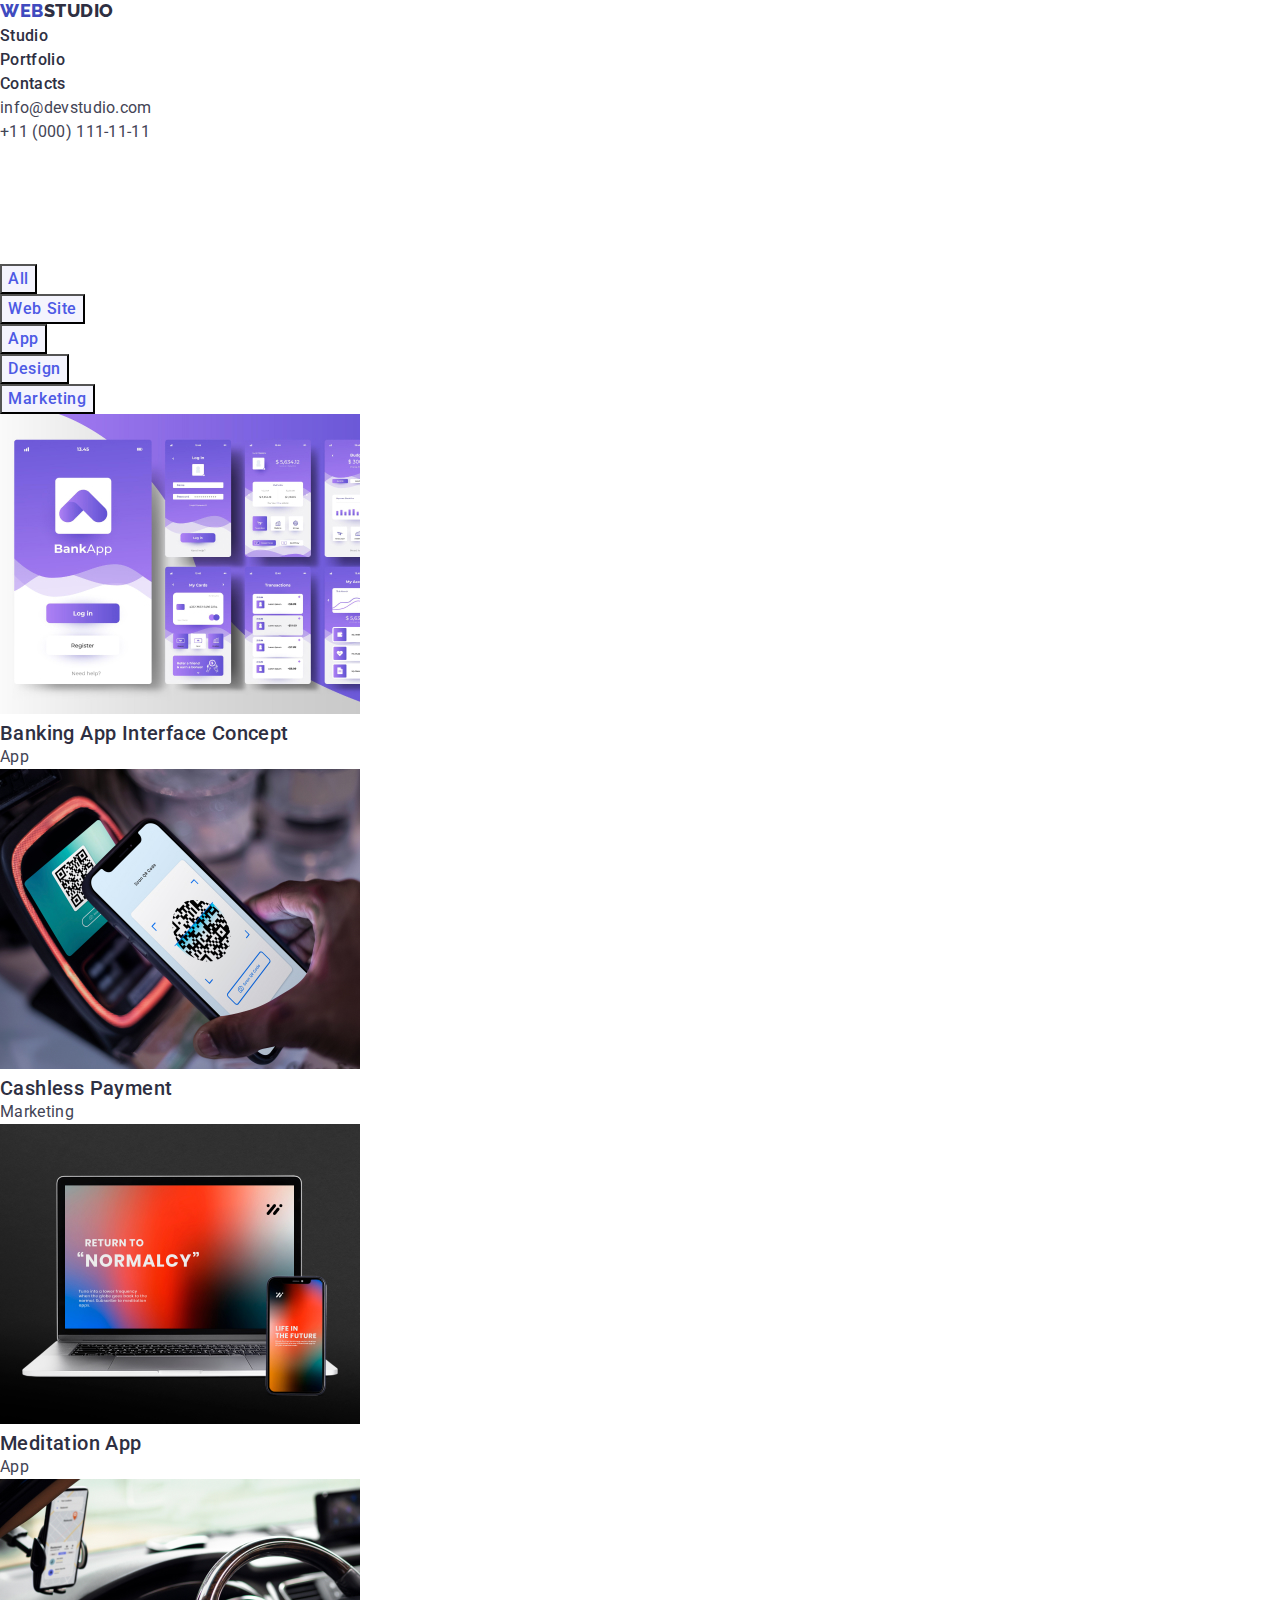
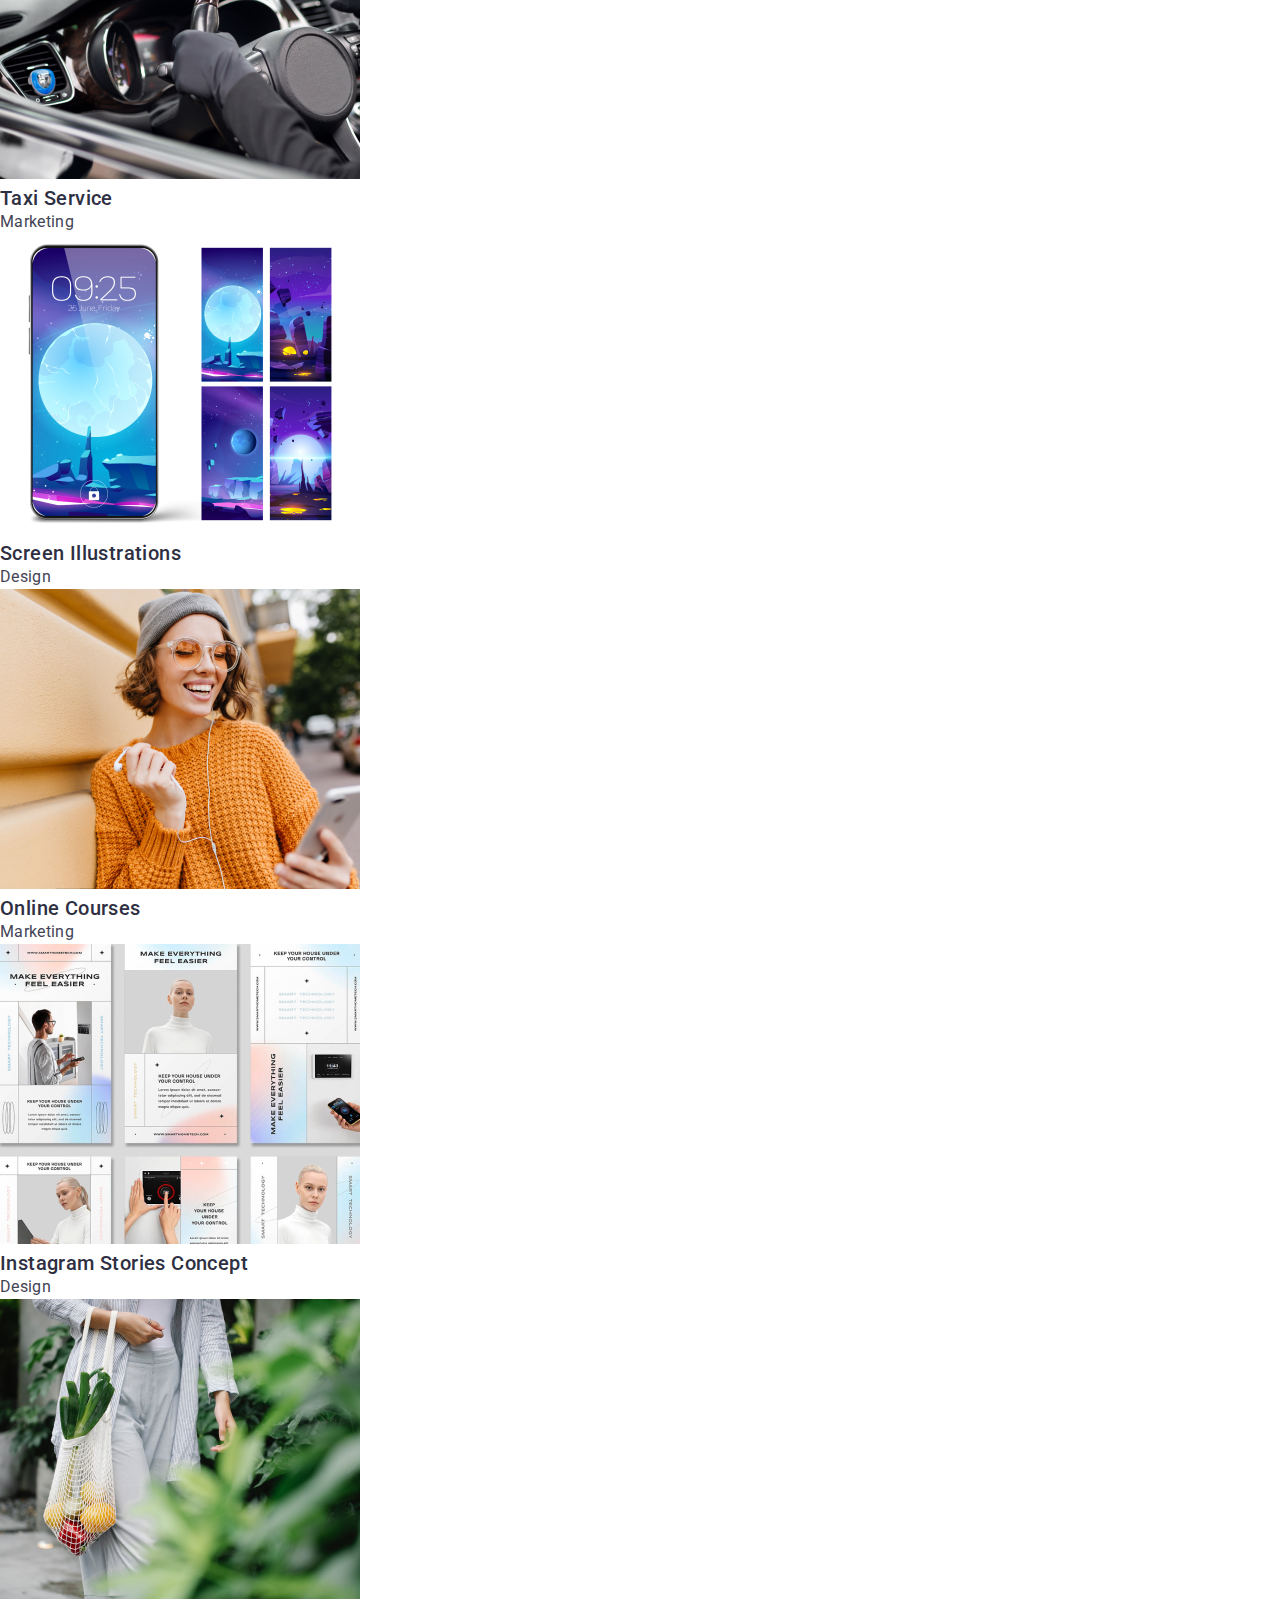
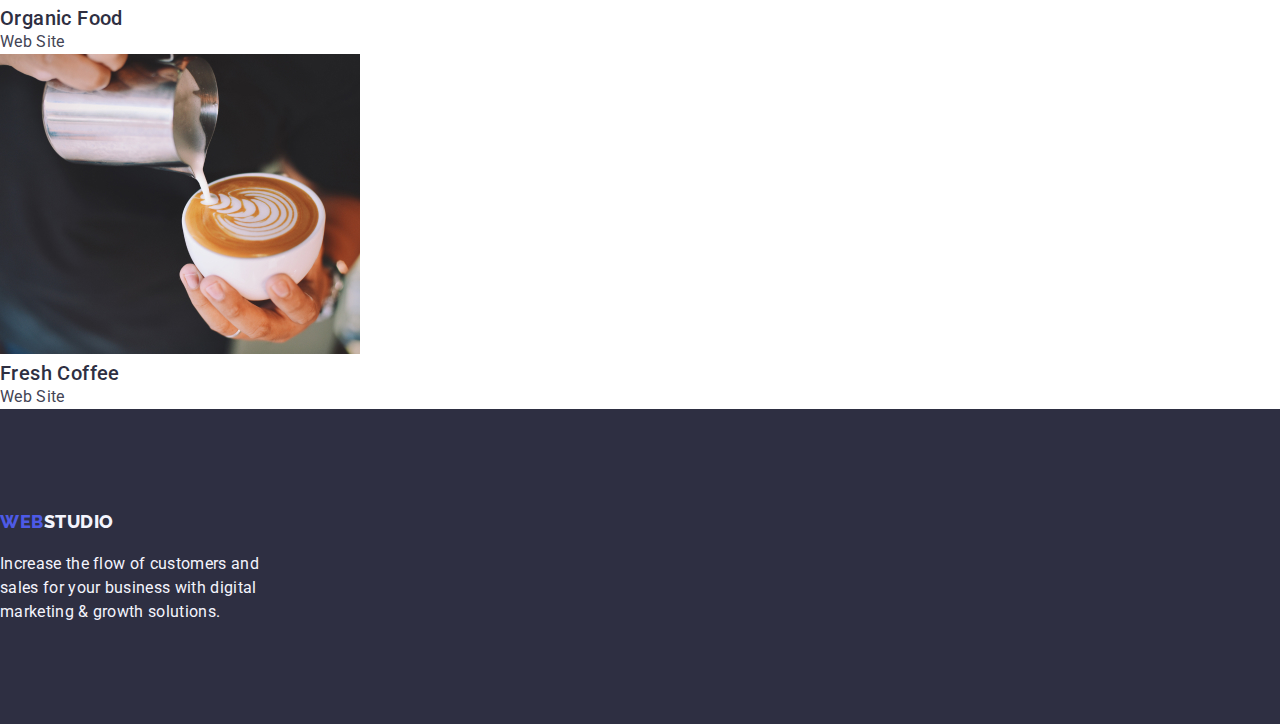
==== portfolio.html @ c5107406 "Initial commit" ====
<!DOCTYPE html>
<html lang="en">
  <head>
    <meta charset="UTF-8" />
    <meta http-equiv="X-UA-Compatible" content="IE=edge" />
    <meta name="viewport" content="width=device-width, initial-scale=1.0" />
    <title>Portfolio</title>
    <link rel="preconnect" href="https://fonts.googleapis.com" />
    <link rel="preconnect" href="https://fonts.gstatic.com" crossorigin />
    <link
      href="https://fonts.googleapis.com/css2?family=Raleway:wght@800&family=Roboto:wght@400;500;700&display=swap"
      rel="stylesheet"
    />
    <link
      rel="stylesheet"
      href="https://cdnjs.cloudflare.com/ajax/libs/modern-normalize/1.1.0/modern-normalize.min.css"
    />

    <link rel="stylesheet" href="./css/styles.css" />
  </head>
  <body>
    <header class="header">
      <nav class="nav">
        <a class="logo link" href="./index.html"
          >WEB<span class="color">Studio</span></a
        >
        <ul class="list">
          <li>
            <a class="menu link" href="./index.html">Studio</a>
          </li>
          <li>
            <a class="menu link" href="./portfolio.html">Portfolio</a>
          </li>
          <li>
            <a class="menu link" href="">Contacts</a>
          </li>
        </ul>
      </nav>
      <address class="contact">
        <ul class="list">
          <li>
            <a class="link" href="mailto:info@devstudio.com"
              >info@devstudio.com</a
            >
          </li>
          <li>
            <a class="link" href="tel:+110001111111">+11 (000) 111-11-11</a>
          </li>
        </ul>
      </address>
    </header>
    <main>
      <section class="section">
        <h1 class="hidden">WebStudio Projects</h1>
        <ul class="list">
          <li><button class="filter" type="button">All</button></li>
          <li><button class="filter" type="button">Web Site</button></li>
          <li><button class="filter" type="button">App</button></li>
          <li><button class="filter" type="button">Design</button></li>
          <li><button class="filter" type="button">Marketing</button></li>
        </ul>
        <ul class="list projects">
          <li>
            <a class="link" href=""
              ><img
                src="./images/bankapp.jpg"
                alt="Banking App Interface Concept"
              />
              <h2 class="list-title">Banking App Interface Concept</h2>
              <p class="type">App</p></a
            >
          </li>
          <li>
            <a class="link" href=""
              ><img src="./images/cashpay.jpg" alt="Cashless Payment" />
              <h2 class="list-title">Cashless Payment</h2>
              <p class="type">Marketing</p></a
            >
          </li>
          <li>
            <a class="link" href=""
              ><img src="./images/medapp.jpg" alt="Meditation App" />
              <h2 class="list-title">Meditation App</h2>
              <p class="type">App</p></a
            >
          </li>
          <li>
            <a class="link" href=""
              ><img src="./images/taxiserv.jpg" alt="Taxi Service" />
              <h2 class="list-title">Taxi Service</h2>
              <p class="type">Marketing</p></a
            >
          </li>
          <li>
            <a class="link" href=""
              ><img src="./images/screenill.jpg" alt="Screen Illustrations" />
              <h2 class="list-title">Screen Illustrations</h2>
              <p class="type">Design</p>
            </a>
          </li>
          <li>
            <a class="link" href=""
              ><img src="./images/onlinecourse.jpg" alt="Online Courses" />
              <h2 class="list-title">Online Courses</h2>
              <p class="type">Marketing</p></a
            >
          </li>
          <li>
            <a class="link" href=""
              ><img
                src="./images/instastories.jpg"
                alt="Instagram Stories Concept"
              />
              <h2 class="list-title">Instagram Stories Concept</h2>
              <p class="type">Design</p></a
            >
          </li>
          <li>
            <a class="link" href=""
              ><img src="./images/orgfood.jpg" alt="Organic Food" />
              <h2 class="list-title">Organic Food</h2>
              <p class="type">Web Site</p></a
            >
          </li>
          <li>
            <a class="link" href=""
              ><img src="./images/frcoffee.jpg" alt="Fresh Coffee" />
              <h2 class="list-title">Fresh Coffee</h2>
              <p class="type">Web Site</p></a
            >
          </li>
        </ul>
      </section>
    </main>
    <footer class="footer">
      <a class="logo link" href="./index.html"
        >WEB<span class="color">Studio</span></a
      >
      <p class="text">
        Increase the flow of customers and sales for your business with digital
        marketing & growth solutions.
      </p>
    </footer>
  </body>
</html>
---- css/styles.css ----
/* 
OCEAN #404BBF
NAVYBLUE #2E2F42 
SLATE #434455
WHITE #ffffff
IRIS #4D5AE5 
CLOUD #F4F4FD
CORNFLOWER #e7e9fc;
*/

:root {
  --main-color-text: #434455;
  --secondary-color-text: #2e2f42;
  --third-color-text: #f4f4fd;
  --alt-color: #ffffff;
  --alt-secondary-color-text: #4d5ae5;
  --alt-secondary-color-btn: #404bbf;
  --secondary-color-btn: #e7e9fc;
}

h1,
h2,
h3,
h4,
h5,
h6,
p,
ul {
  margin: 0;
  padding: 0;
}

/* Container */
.container {
  width: 1158px;
  padding: 0 15px;
  margin-left: auto;
  margin-right: auto;
  display: flex;
  text-align: center;
  justify-content: space-between;
}

.list {
  list-style: none;
}

.hidden {
  display: none;
}

body {
  background-color: var(--alt-color);
  color: #434455;

  font-family: 'Roboto', sans-serif;
  font-style: normal;
  font-weight: 400;
  font-size: 16px;
  line-height: 1.5;

  letter-spacing: 0.02em;
}

/* Header */
.nav .menu {
  color: var(--secondary-color-text);
  text-decoration: none;

  font-weight: 500;
  /* identical to box height, or 150% */
}

.contact .link {
  color: var(--main-color-text);
  text-decoration: none;

  font-style: normal;
}

.contact {
  font-style: normal;
}

.logo {
  color: var(--alt-secondary-color-text);

  text-decoration: none;

  font-family: 'Raleway', sans-serif;
  font-style: normal;
  font-weight: 800;
  font-size: 18px;
  line-height: 1.17;
  /* identical to box height, or 117% */

  letter-spacing: 0.03em;
  text-transform: uppercase;
}
.logo .color {
  color: var(--secondary-color-text);
}

.nav .link:hover,
.contact .link:hover,
.nav .link:focus,
.contact .link:focus {
  color: var(--alt-secondary-color-btn);
}

/* Hero */
.hero {
  padding: 188px 0;
  background-color: var(--secondary-color-text);

  text-align: center;
}
.hero-title {
  width: 496px;
  color: var(--alt-color);

  font-weight: 700;
  font-size: 56px;
  line-height: 1.07;
  /* or 107% */

  text-align: center;
  letter-spacing: 0.02em;
}

.hero .btn {
  margin-top: 48px;
  color: var(--alt-color);
  background-color: var(--alt-secondary-color-text);
  cursor: pointer;
  font-family: 'Roboto', sans-serif;
  font-weight: 500;
  font-size: 16px;
  line-height: 1.5;
  /* identical to box height, or 150% */
  letter-spacing: 0.04em;
}

.hero .btn:hover,
.hero .btn:focus {
  background-color: var(--alt-secondary-color-btn);
}

/* Section */

.section {
  padding-top: 120px;
}

.section-title {
  padding-bottom: 72px;
  color: var(--secondary-color-text);

  font-weight: 700;
  font-size: 36px;
  line-height: 1.11;
  /* identical to box height, or 111% */

  text-align: center;
  text-transform: capitalize;
  letter-spacing: 0.02em;
}

.section .list-title {
  text-align: left;
  color: var(--secondary-color-text);

  font-weight: 500;
  font-size: 20px;
  line-height: 1.2;
  /* identical to box height, or 120% */

  letter-spacing: 0.02em;
}

.activity .section {
  padding-bottom: 0px;
}

.activity .list-text {
  width: 264px;
  text-align: left;
}

.products.section {
  padding-bottom: 120px;
}

.team {
  padding-top: 120px;
  padding-bottom: 120px;
  background-color: var(--third-color-text);
}

.personal {
  background-color: var(--alt-color);
}

.prof {
  font-size: 16px;
}

/* Footer */
.footer {
  padding: 101.5px 0 100px 0;
  background-color: var(--secondary-color-text);
}

.footer .container {
  flex-direction: column;
  text-align: start;
}

.footer .logo {
  color: var(--alt-secondary-color-text);
  text-decoration: none;
}

.footer .color {
  color: var(--third-color-text);
}
.footer .text {
  margin-top: 17.5px;
  width: 264px;
  color: var(--third-color-text);
}

/* Portfolio */
.filter {
  color: var(--alt-secondary-color-text);
  background-color: var(--third-color-text);
  cursor: pointer;

  font-family: 'Roboto', sans-serif;
  font-style: normal;
  font-weight: 500;
  font-size: 16px;
  line-height: 1.5;

  /* identical to box height, or 150% */

  letter-spacing: 0.04em;
}

.filter:hover,
.filter:focus {
  color: var(--alt-color);
  background-color: var(--alt-secondary-color-btn);
}

.list.projects .link,
.type {
  text-decoration: none;
  color: var(--main-color-text);

  letter-spacing: 0.02em;
}
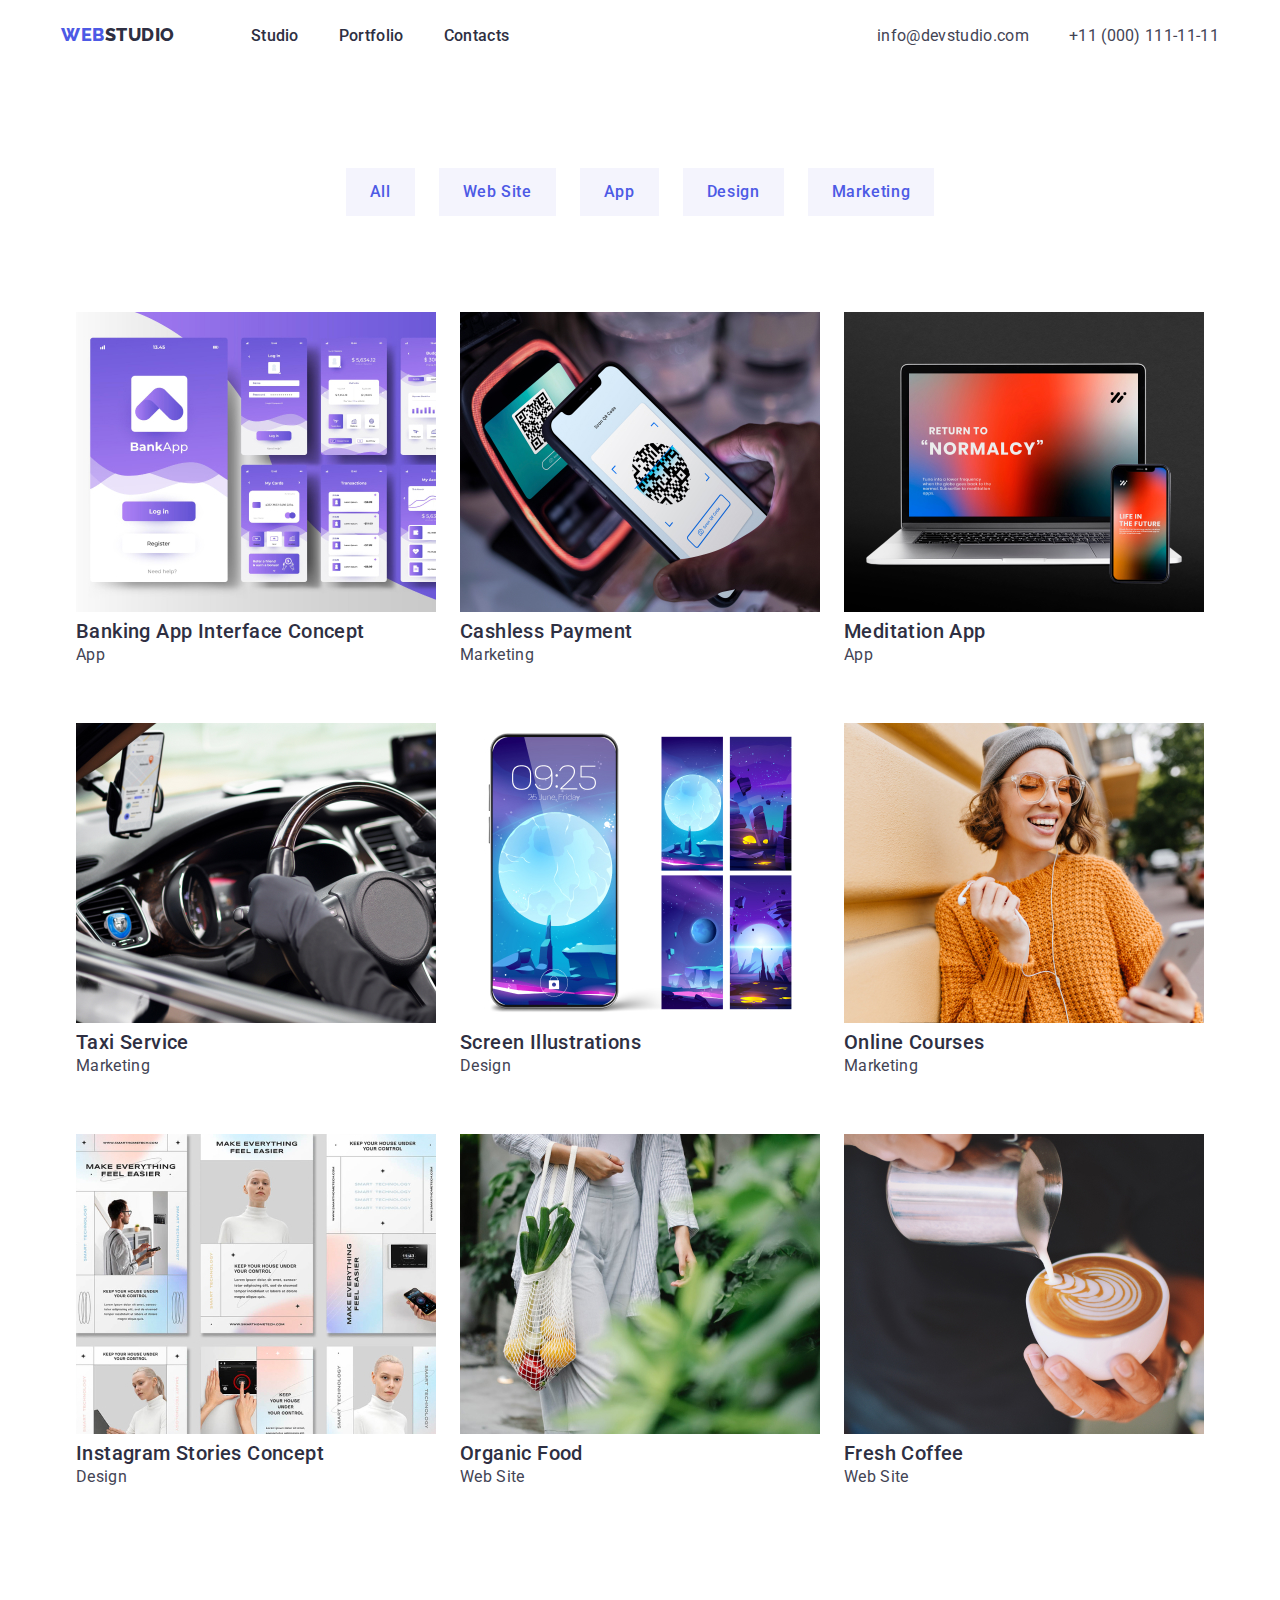
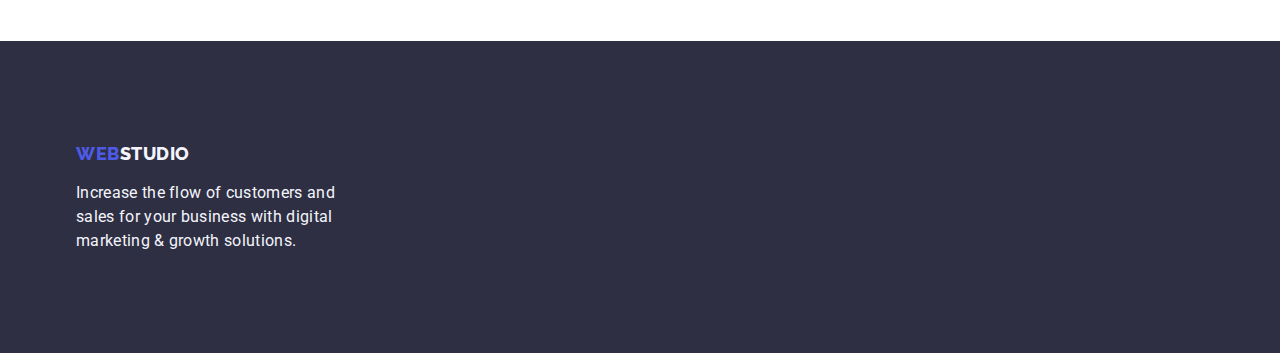
==== commit b7bcab2f: "update" ====
--- a/portfolio.html
+++ b/portfolio.html
@@ -20,126 +20,138 @@
   </head>
   <body>
     <header class="header">
-      <nav class="nav">
+      <div class="container">
+        <nav class="nav">
+          <div class="container-nav">
+            <a class="logo link" href="./index.html"
+              >WEB<span class="color">Studio</span></a
+            >
+            <ul class="list">
+              <li>
+                <a class="menu link" href="./index.html">Studio</a>
+              </li>
+              <li>
+                <a class="menu link" href="./portfolio.html">Portfolio</a>
+              </li>
+              <li>
+                <a class="menu link" href="">Contacts</a>
+              </li>
+            </ul>
+          </div>
+        </nav>
+        <address class="contact">
+          <ul class="list">
+            <div class="contact-list">
+              <li>
+                <a class="link" href="mailto:info@devstudio.com"
+                  >info@devstudio.com</a
+                >
+              </li>
+              <li>
+                <a class="link" href="tel:+110001111111">+11 (000) 111-11-11</a>
+              </li>
+            </div>
+          </ul>
+        </address>
+      </div>
+    </header>
+    <main>
+      <section class="section prj">
+        <h1 class="hidden">WebStudio Projects</h1>
+        <ul class="list">
+          <div class="container">
+            <li><button class="filter" type="button">All</button></li>
+            <li><button class="filter" type="button">Web Site</button></li>
+            <li><button class="filter" type="button">App</button></li>
+            <li><button class="filter" type="button">Design</button></li>
+            <li><button class="filter" type="button">Marketing</button></li>
+          </div>
+        </ul>
+        <div class="container">
+          <ul class="list projects">
+            <li class="card">
+              <a class="link" href=""
+                ><img
+                  src="./images/bankapp.jpg"
+                  alt="Banking App Interface Concept"
+                />
+                <h2 class="list-title">Banking App Interface Concept</h2>
+                <p class="type">App</p></a
+              >
+            </li>
+            <li class="card">
+              <a class="link" href=""
+                ><img src="./images/cashpay.jpg" alt="Cashless Payment" />
+                <h2 class="list-title">Cashless Payment</h2>
+                <p class="type">Marketing</p></a
+              >
+            </li>
+            <li class="card">
+              <a class="link" href=""
+                ><img src="./images/medapp.jpg" alt="Meditation App" />
+                <h2 class="list-title">Meditation App</h2>
+                <p class="type">App</p></a
+              >
+            </li>
+            <li class="card">
+              <a class="link" href=""
+                ><img src="./images/taxiserv.jpg" alt="Taxi Service" />
+                <h2 class="list-title">Taxi Service</h2>
+                <p class="type">Marketing</p></a
+              >
+            </li>
+            <li class="card">
+              <a class="link" href=""
+                ><img src="./images/screenill.jpg" alt="Screen Illustrations" />
+                <h2 class="list-title">Screen Illustrations</h2>
+                <p class="type">Design</p>
+              </a>
+            </li>
+            <li class="card">
+              <a class="link" href=""
+                ><img src="./images/onlinecourse.jpg" alt="Online Courses" />
+                <h2 class="list-title">Online Courses</h2>
+                <p class="type">Marketing</p></a
+              >
+            </li>
+            <li class="card">
+              <a class="link" href=""
+                ><img
+                  src="./images/instastories.jpg"
+                  alt="Instagram Stories Concept"
+                />
+                <h2 class="list-title">Instagram Stories Concept</h2>
+                <p class="type">Design</p></a
+              >
+            </li>
+            <li class="card">
+              <a class="link" href=""
+                ><img src="./images/orgfood.jpg" alt="Organic Food" />
+                <h2 class="list-title">Organic Food</h2>
+                <p class="type">Web Site</p></a
+              >
+            </li>
+            <li class="card">
+              <a class="link" href=""
+                ><img src="./images/frcoffee.jpg" alt="Fresh Coffee" />
+                <h2 class="list-title">Fresh Coffee</h2>
+                <p class="type">Web Site</p></a
+              >
+            </li>
+          </ul>
+        </div>
+      </section>
+    </main>
+    <footer class="footer">
+      <div class="container">
         <a class="logo link" href="./index.html"
           >WEB<span class="color">Studio</span></a
         >
-        <ul class="list">
-          <li>
-            <a class="menu link" href="./index.html">Studio</a>
-          </li>
-          <li>
-            <a class="menu link" href="./portfolio.html">Portfolio</a>
-          </li>
-          <li>
-            <a class="menu link" href="">Contacts</a>
-          </li>
-        </ul>
-      </nav>
-      <address class="contact">
-        <ul class="list">
-          <li>
-            <a class="link" href="mailto:info@devstudio.com"
-              >info@devstudio.com</a
-            >
-          </li>
-          <li>
-            <a class="link" href="tel:+110001111111">+11 (000) 111-11-11</a>
-          </li>
-        </ul>
-      </address>
-    </header>
-    <main>
-      <section class="section">
-        <h1 class="hidden">WebStudio Projects</h1>
-        <ul class="list">
-          <li><button class="filter" type="button">All</button></li>
-          <li><button class="filter" type="button">Web Site</button></li>
-          <li><button class="filter" type="button">App</button></li>
-          <li><button class="filter" type="button">Design</button></li>
-          <li><button class="filter" type="button">Marketing</button></li>
-        </ul>
-        <ul class="list projects">
-          <li>
-            <a class="link" href=""
-              ><img
-                src="./images/bankapp.jpg"
-                alt="Banking App Interface Concept"
-              />
-              <h2 class="list-title">Banking App Interface Concept</h2>
-              <p class="type">App</p></a
-            >
-          </li>
-          <li>
-            <a class="link" href=""
-              ><img src="./images/cashpay.jpg" alt="Cashless Payment" />
-              <h2 class="list-title">Cashless Payment</h2>
-              <p class="type">Marketing</p></a
-            >
-          </li>
-          <li>
-            <a class="link" href=""
-              ><img src="./images/medapp.jpg" alt="Meditation App" />
-              <h2 class="list-title">Meditation App</h2>
-              <p class="type">App</p></a
-            >
-          </li>
-          <li>
-            <a class="link" href=""
-              ><img src="./images/taxiserv.jpg" alt="Taxi Service" />
-              <h2 class="list-title">Taxi Service</h2>
-              <p class="type">Marketing</p></a
-            >
-          </li>
-          <li>
-            <a class="link" href=""
-              ><img src="./images/screenill.jpg" alt="Screen Illustrations" />
-              <h2 class="list-title">Screen Illustrations</h2>
-              <p class="type">Design</p>
-            </a>
-          </li>
-          <li>
-            <a class="link" href=""
-              ><img src="./images/onlinecourse.jpg" alt="Online Courses" />
-              <h2 class="list-title">Online Courses</h2>
-              <p class="type">Marketing</p></a
-            >
-          </li>
-          <li>
-            <a class="link" href=""
-              ><img
-                src="./images/instastories.jpg"
-                alt="Instagram Stories Concept"
-              />
-              <h2 class="list-title">Instagram Stories Concept</h2>
-              <p class="type">Design</p></a
-            >
-          </li>
-          <li>
-            <a class="link" href=""
-              ><img src="./images/orgfood.jpg" alt="Organic Food" />
-              <h2 class="list-title">Organic Food</h2>
-              <p class="type">Web Site</p></a
-            >
-          </li>
-          <li>
-            <a class="link" href=""
-              ><img src="./images/frcoffee.jpg" alt="Fresh Coffee" />
-              <h2 class="list-title">Fresh Coffee</h2>
-              <p class="type">Web Site</p></a
-            >
-          </li>
-        </ul>
-      </section>
-    </main>
-    <footer class="footer">
-      <a class="logo link" href="./index.html"
-        >WEB<span class="color">Studio</span></a
-      >
-      <p class="text">
-        Increase the flow of customers and sales for your business with digital
-        marketing & growth solutions.
-      </p>
+        <p class="text">
+          Increase the flow of customers and sales for your business with
+          digital marketing & growth solutions.
+        </p>
+      </div>
     </footer>
   </body>
 </html>
--- a/css/styles.css
+++ b/css/styles.css
@@ -63,6 +63,23 @@
 }
 
 /* Header */
+.header .container {
+  padding: 24px 0;
+}
+
+.container-nav {
+  display: flex;
+}
+
+.nav .list {
+  margin-left: 76px;
+  display: flex;
+  flex-direction: row;
+  align-items: flex-start;
+  padding: 0px;
+  gap: 40px;
+}
+
 .nav .menu {
   color: var(--secondary-color-text);
   text-decoration: none;
@@ -78,8 +95,9 @@
   font-style: normal;
 }
 
-.contact {
-  font-style: normal;
+.contact-list {
+  display: flex;
+  gap: 40px;
 }
 
 .logo {
@@ -109,6 +127,11 @@
 }
 
 /* Hero */
+.hero .container {
+  flex-direction: column;
+  align-items: center;
+}
+
 .hero {
   padding: 188px 0;
   background-color: var(--secondary-color-text);
@@ -129,6 +152,13 @@
 }
 
 .hero .btn {
+  display: flex;
+  flex-direction: row;
+  align-items: flex-start;
+  padding: 16px 32px;
+  gap: 10px;
+  border: 0;
+
   margin-top: 48px;
   color: var(--alt-color);
   background-color: var(--alt-secondary-color-text);
@@ -167,7 +197,6 @@
 }
 
 .section .list-title {
-  text-align: left;
   color: var(--secondary-color-text);
 
   font-weight: 500;
@@ -187,6 +216,10 @@
   text-align: left;
 }
 
+.activity .list-title {
+  text-align: left;
+}
+
 .products.section {
   padding-bottom: 120px;
 }
@@ -231,7 +264,14 @@
 }
 
 /* Portfolio */
+/* Filter */
+.prj .container {
+  justify-content: center;
+  gap: 24px;
+}
+
 .filter {
+  padding: 12px 24px;
   color: var(--alt-secondary-color-text);
   background-color: var(--third-color-text);
   cursor: pointer;
@@ -245,6 +285,7 @@
   /* identical to box height, or 150% */
 
   letter-spacing: 0.04em;
+  border: 0;
 }
 
 .filter:hover,
@@ -253,6 +294,26 @@
   background-color: var(--alt-secondary-color-btn);
 }
 
+.list.projects {
+  margin-top: 72px;
+}
+
+/* List Project */
+.projects {
+  display: flex;
+  flex-wrap: wrap;
+  /* gap: 24px; */
+  margin-top: -24px;
+  margin-left: -24px;
+}
+
+.card {
+  margin-top: 24px;
+  margin-left: 24px;
+  padding-bottom: 32px;
+  flex-basis: calc(100% / 3 - 48px);
+  text-align: left;
+}
 .list.projects .link,
 .type {
   text-decoration: none;
@@ -260,3 +321,7 @@
 
   letter-spacing: 0.02em;
 }
+
+.prj {
+  padding: 96px 0 120px 0;
+}
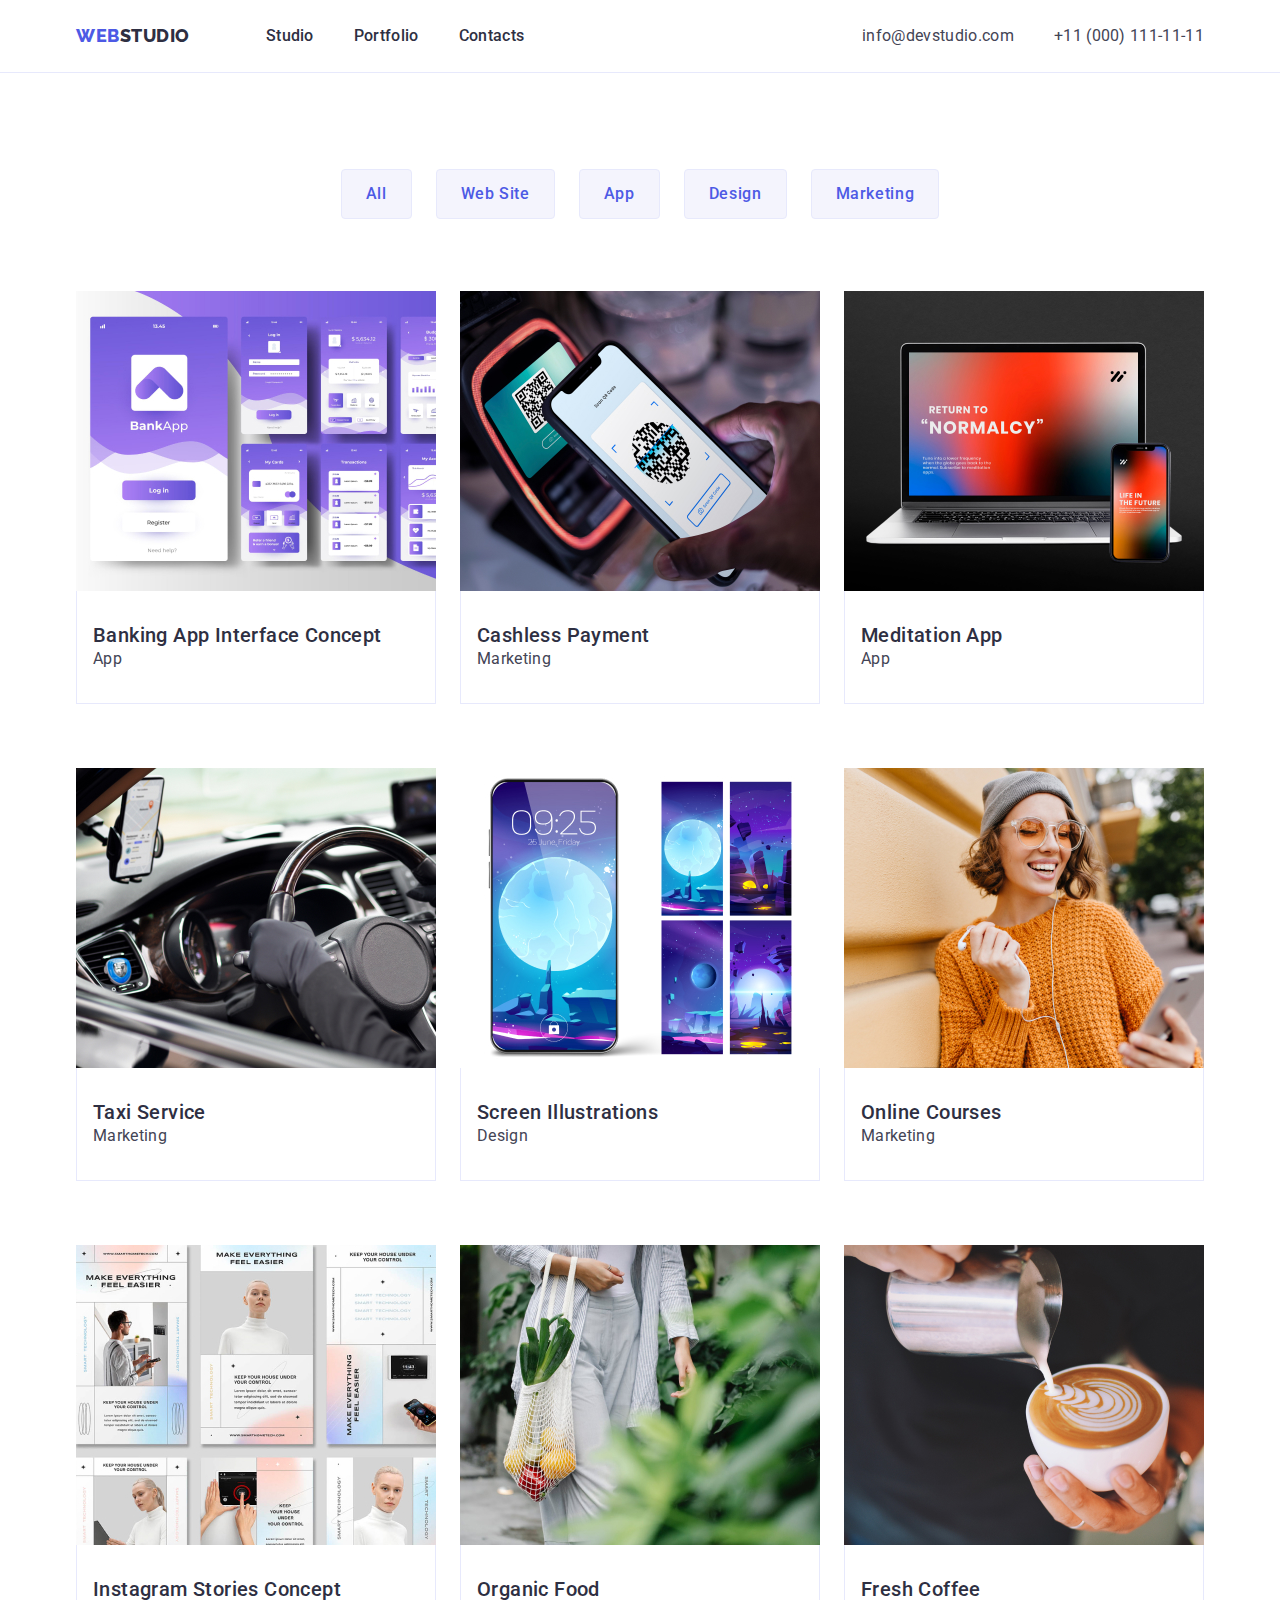
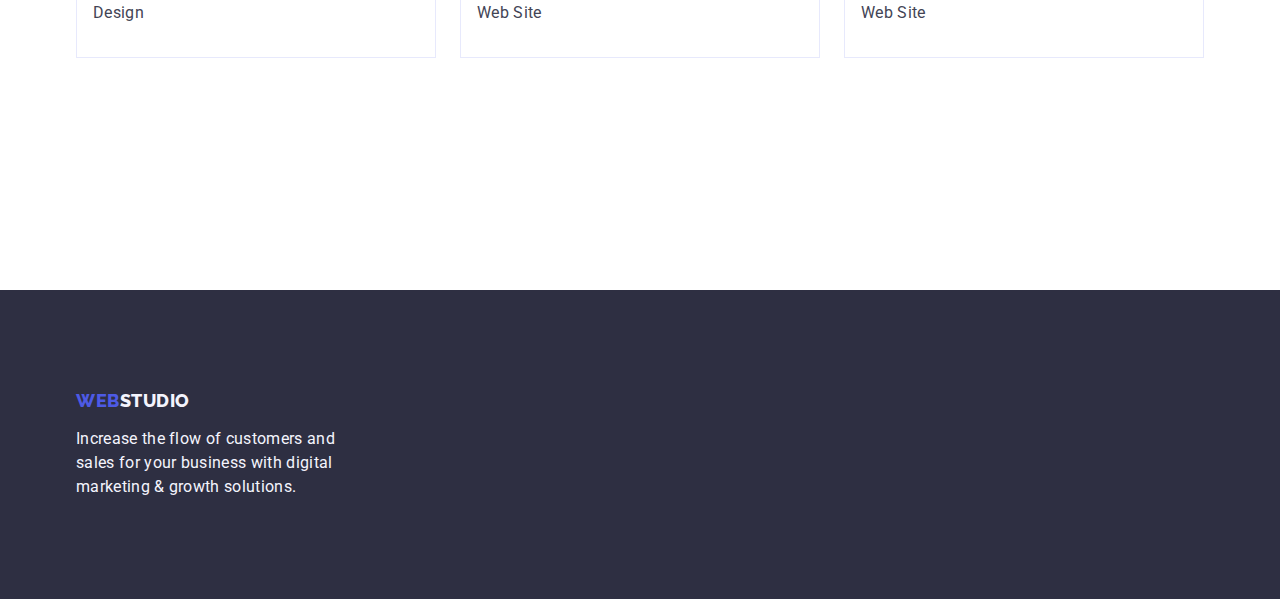
==== commit 8d8af588: "update" ====
--- a/portfolio.html
+++ b/portfolio.html
@@ -22,52 +22,46 @@
     <header class="header">
       <div class="container">
         <nav class="nav">
-          <div class="container-nav">
-            <a class="logo link" href="./index.html"
-              >WEB<span class="color">Studio</span></a
-            >
-            <ul class="list">
-              <li>
-                <a class="menu link" href="./index.html">Studio</a>
-              </li>
-              <li>
-                <a class="menu link" href="./portfolio.html">Portfolio</a>
-              </li>
-              <li>
-                <a class="menu link" href="">Contacts</a>
-              </li>
-            </ul>
-          </div>
+          <a class="logo link" href="./index.html"
+            >WEB<span class="color">Studio</span></a
+          >
+          <ul class="list">
+            <li>
+              <a class="menu link" href="./index.html">Studio</a>
+            </li>
+            <li>
+              <a class="menu link" href="./portfolio.html">Portfolio</a>
+            </li>
+            <li>
+              <a class="menu link" href="">Contacts</a>
+            </li>
+          </ul>
         </nav>
         <address class="contact">
           <ul class="list">
-            <div class="contact-list">
-              <li>
-                <a class="link" href="mailto:info@devstudio.com"
-                  >info@devstudio.com</a
-                >
-              </li>
-              <li>
-                <a class="link" href="tel:+110001111111">+11 (000) 111-11-11</a>
-              </li>
-            </div>
+            <li>
+              <a class="link" href="mailto:info@devstudio.com"
+                >info@devstudio.com</a
+              >
+            </li>
+            <li>
+              <a class="link" href="tel:+110001111111">+11 (000) 111-11-11</a>
+            </li>
           </ul>
         </address>
       </div>
     </header>
     <main>
       <section class="section prj">
-        <h1 class="hidden">WebStudio Projects</h1>
-        <ul class="list">
-          <div class="container">
+        <div class="container">
+          <h1 class="hidden">WebStudio Projects</h1>
+          <ul class="list">
             <li><button class="filter" type="button">All</button></li>
             <li><button class="filter" type="button">Web Site</button></li>
             <li><button class="filter" type="button">App</button></li>
             <li><button class="filter" type="button">Design</button></li>
             <li><button class="filter" type="button">Marketing</button></li>
-          </div>
-        </ul>
-        <div class="container">
+          </ul>
           <ul class="list projects">
             <li class="card">
               <a class="link" href=""
@@ -75,43 +69,55 @@
                   src="./images/bankapp.jpg"
                   alt="Banking App Interface Concept"
                 />
-                <h2 class="list-title">Banking App Interface Concept</h2>
-                <p class="type">App</p></a
+                <div class="card-data">
+                  <h2 class="list-title">Banking App Interface Concept</h2>
+                  <p class="type">App</p>
+                </div></a
               >
             </li>
             <li class="card">
               <a class="link" href=""
                 ><img src="./images/cashpay.jpg" alt="Cashless Payment" />
-                <h2 class="list-title">Cashless Payment</h2>
-                <p class="type">Marketing</p></a
+                <div class="card-data">
+                  <h2 class="list-title">Cashless Payment</h2>
+                  <p class="type">Marketing</p>
+                </div></a
               >
             </li>
             <li class="card">
               <a class="link" href=""
                 ><img src="./images/medapp.jpg" alt="Meditation App" />
-                <h2 class="list-title">Meditation App</h2>
-                <p class="type">App</p></a
+                <div class="card-data">
+                  <h2 class="list-title">Meditation App</h2>
+                  <p class="type">App</p>
+                </div></a
               >
             </li>
             <li class="card">
               <a class="link" href=""
                 ><img src="./images/taxiserv.jpg" alt="Taxi Service" />
-                <h2 class="list-title">Taxi Service</h2>
-                <p class="type">Marketing</p></a
+                <div class="card-data">
+                  <h2 class="list-title">Taxi Service</h2>
+                  <p class="type">Marketing</p>
+                </div></a
               >
             </li>
             <li class="card">
               <a class="link" href=""
                 ><img src="./images/screenill.jpg" alt="Screen Illustrations" />
-                <h2 class="list-title">Screen Illustrations</h2>
-                <p class="type">Design</p>
+                <div class="card-data">
+                  <h2 class="list-title">Screen Illustrations</h2>
+                  <p class="type">Design</p>
+                </div>
               </a>
             </li>
             <li class="card">
               <a class="link" href=""
                 ><img src="./images/onlinecourse.jpg" alt="Online Courses" />
-                <h2 class="list-title">Online Courses</h2>
-                <p class="type">Marketing</p></a
+                <div class="card-data">
+                  <h2 class="list-title">Online Courses</h2>
+                  <p class="type">Marketing</p>
+                </div></a
               >
             </li>
             <li class="card">
@@ -120,22 +126,28 @@
                   src="./images/instastories.jpg"
                   alt="Instagram Stories Concept"
                 />
-                <h2 class="list-title">Instagram Stories Concept</h2>
-                <p class="type">Design</p></a
+                <div class="card-data">
+                  <h2 class="list-title">Instagram Stories Concept</h2>
+                  <p class="type">Design</p>
+                </div></a
               >
             </li>
             <li class="card">
               <a class="link" href=""
                 ><img src="./images/orgfood.jpg" alt="Organic Food" />
-                <h2 class="list-title">Organic Food</h2>
-                <p class="type">Web Site</p></a
+                <div class="card-data">
+                  <h2 class="list-title">Organic Food</h2>
+                  <p class="type">Web Site</p>
+                </div></a
               >
             </li>
             <li class="card">
               <a class="link" href=""
                 ><img src="./images/frcoffee.jpg" alt="Fresh Coffee" />
-                <h2 class="list-title">Fresh Coffee</h2>
-                <p class="type">Web Site</p></a
+                <div class="card-data">
+                  <h2 class="list-title">Fresh Coffee</h2>
+                  <p class="type">Web Site</p>
+                </div></a
               >
             </li>
           </ul>
--- a/css/styles.css
+++ b/css/styles.css
@@ -30,13 +30,17 @@
   padding: 0;
 }
 
+img {
+  display: block;
+}
+
 /* Container */
 .container {
   width: 1158px;
   padding: 0 15px;
   margin-left: auto;
   margin-right: auto;
-  display: flex;
+  /* display: flex; */
   text-align: center;
   justify-content: space-between;
 }
@@ -64,23 +68,29 @@
 
 /* Header */
 .header .container {
-  padding: 24px 0;
-}
-
-.container-nav {
-  display: flex;
+  align-items: center;
+  display: flex;
+}
+
+.header {
+  border-bottom: 1px solid #e7e9fc;
+}
+
+.nav {
+  display: flex;
+  align-items: center;
 }
 
 .nav .list {
-  margin-left: 76px;
   display: flex;
   flex-direction: row;
   align-items: flex-start;
-  padding: 0px;
+  padding: 24px 0;
   gap: 40px;
 }
 
 .nav .menu {
+  padding: 24px 0;
   color: var(--secondary-color-text);
   text-decoration: none;
 
@@ -95,12 +105,14 @@
   font-style: normal;
 }
 
-.contact-list {
-  display: flex;
+.contact .list {
+  display: flex;
+  padding: 24px 0;
   gap: 40px;
 }
 
 .logo {
+  margin-right: 76px;
   color: var(--alt-secondary-color-text);
 
   text-decoration: none;
@@ -128,6 +140,7 @@
 
 /* Hero */
 .hero .container {
+  display: flex;
   flex-direction: column;
   align-items: center;
 }
@@ -139,7 +152,7 @@
   text-align: center;
 }
 .hero-title {
-  width: 496px;
+  max-width: 496px;
   color: var(--alt-color);
 
   font-weight: 700;
@@ -152,12 +165,13 @@
 }
 
 .hero .btn {
-  display: flex;
-  flex-direction: row;
-  align-items: flex-start;
+  display: block;
+  min-width: 169px;
+
   padding: 16px 32px;
   gap: 10px;
   border: 0;
+  border-radius: 4px;
 
   margin-top: 48px;
   color: var(--alt-color);
@@ -183,7 +197,7 @@
 }
 
 .section-title {
-  padding-bottom: 72px;
+  margin-bottom: 72px;
   color: var(--secondary-color-text);
 
   font-weight: 700;
@@ -207,21 +221,40 @@
   letter-spacing: 0.02em;
 }
 
-.activity .section {
-  padding-bottom: 0px;
-}
-
-.activity .list-text {
+.activity {
+  padding: 120px 0;
+}
+
+.activity .list {
+  display: flex;
+  gap: 24px;
+}
+
+.activity .item {
+  flex-basis: calc((100% - 72px) / 4);
+}
+
+.activity .item-text {
   width: 264px;
   text-align: left;
 }
 
-.activity .list-title {
+.activity .item-title {
   text-align: left;
+  margin-bottom: 8px;
 }
 
 .products.section {
   padding-bottom: 120px;
+}
+
+.products .list {
+  display: flex;
+  gap: 24px;
+}
+
+.products .image {
+  flex-basis: calc((100% - 48px) / 3);
 }
 
 .team {
@@ -230,8 +263,23 @@
   background-color: var(--third-color-text);
 }
 
+.team .list {
+  display: flex;
+  gap: 24px;
+}
+
 .personal {
+  flex-basis: calc((100% - 72px) / 4);
   background-color: var(--alt-color);
+}
+
+.personal .list-title {
+  margin-bottom: 8px;
+}
+
+.data {
+  padding: 32px 16px;
+  border-radius: 0px 0px 4px 4px;
 }
 
 .prof {
@@ -240,7 +288,7 @@
 
 /* Footer */
 .footer {
-  padding: 101.5px 0 100px 0;
+  padding: 100px 0 100px 0;
   background-color: var(--secondary-color-text);
 }
 
@@ -250,15 +298,20 @@
 }
 
 .footer .logo {
+  display: inline-block;
+  margin-bottom: 16px;
   color: var(--alt-secondary-color-text);
   text-decoration: none;
+}
+
+.logo.link {
+  display: inline-block;
 }
 
 .footer .color {
   color: var(--third-color-text);
 }
 .footer .text {
-  margin-top: 17.5px;
   width: 264px;
   color: var(--third-color-text);
 }
@@ -266,8 +319,13 @@
 /* Portfolio */
 /* Filter */
 .prj .container {
+}
+
+.prj .list {
   justify-content: center;
+  display: flex;
   gap: 24px;
+  margin-bottom: 72px;
 }
 
 .filter {
@@ -285,13 +343,15 @@
   /* identical to box height, or 150% */
 
   letter-spacing: 0.04em;
-  border: 0;
+  border: 1px solid var(--secondary-color-btn);
+  border-radius: 4px;
 }
 
 .filter:hover,
 .filter:focus {
   color: var(--alt-color);
   background-color: var(--alt-secondary-color-btn);
+  border: 1px solid transparent;
 }
 
 .list.projects {
@@ -302,18 +362,26 @@
 .projects {
   display: flex;
   flex-wrap: wrap;
-  /* gap: 24px; */
-  margin-top: -24px;
-  margin-left: -24px;
+  /* margin-top: -24px; */
+  /* margin-left: -24px; */
 }
 
 .card {
-  margin-top: 24px;
-  margin-left: 24px;
+  /* margin-top: 24px; */
+  /* margin-left: 24px; */
+  row-gap: 48px;
   padding-bottom: 32px;
-  flex-basis: calc(100% / 3 - 48px);
+  flex-basis: calc((100% - 48px) / 3);
   text-align: left;
 }
+
+.card-data {
+  padding: 32px 16px;
+  border: 1px solid var(--secondary-color-btn);
+  border-top: none;
+  margin-bottom: 8px;
+}
+
 .list.projects .link,
 .type {
   text-decoration: none;
